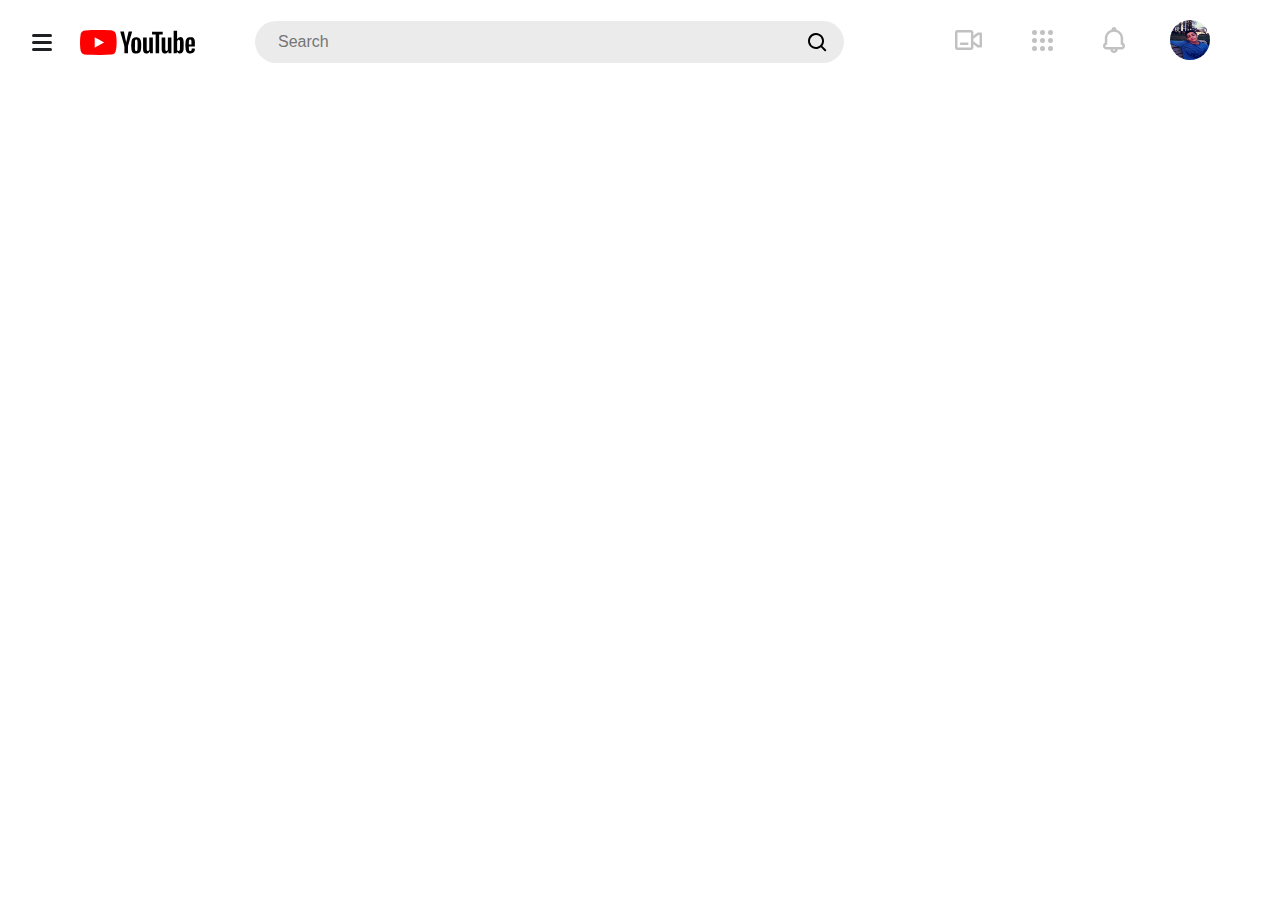
==== index.html @ 5daffb90 "Составлена структура проекта, сверстана шапка" ====
<!DOCTYPE html>
<html lang="en">
<head>
  <meta charset="UTF-8">
  <meta http-equiv="X-UA-Compatible" content="IE=edge">
  <meta name="viewport" content="width=device-width, initial-scale=1.0">
  <title>Youtube</title>
  <link rel="stylesheet" href="css/normalize.css">
  <link rel="stylesheet" href="css/style.css">
</head>
<body>
<header class="header">
<button class="menu-button">
<span class="menu-line"></span>
<span class="menu-line"></span>
<span class="menu-line"></span>
</button>
<img src="img/logo.svg" alt="Youtube logo" class="logo">
<div class="input-group">
  <input type="search" name="search" class="input-search" placeholder="Search">
  <button type="submit" class="button-search">
    <svg class="icon-search" width="19px" height="19px">
  <use xlink:href="img/icons.svg#search"></use>
</svg>
  </button>
</div>
<div class="icons">
<a href="#" class="icons-link">
  <svg class="icon-video" width="27px" height="20px">
  <use xlink:href="img/icons.svg#video"></use>
</svg>
</a>
<a href="#" class="icons-link">
  <svg class="icon-apps" width="21px" height="21px">
  <use xlink:href="img/icons.svg#apps"></use>
</svg>
</a>
<a href="#" class="icons-link">
  <svg class="icon-notification" width="22px" height="26px">
  <use xlink:href="img/icons.svg#notification"></use>
</svg>
</a>
</div>
<a class="user">
<img src="img/_sKxvLBa78M.jpg" alt="user-avatar" class="user-avatar">
</a>
<!--/.user-->
</header>
</body>
</html>
---- css/style.css ----
*{
  box-sizing:border-box;
}
body{
  font-family:Arial, Helvetica, sans-serif;
}
.header{
  display: flex;
  align-items: center;
  padding-top: 20px;
  padding-bottom: 20px;
  padding-left: 32px;
  padding-right: 70px;
}
.menu-button{
  padding: 0;
  display:flex;
  background-color: white;
  flex-direction: column;
  justify-content:space-between;
  width: 20px;
  height: 17px;
  border: none;
  margin-right: 28px;
  cursor: pointer;
}
.menu-line{
  display: block;
  background:#1F2022;
  width: 20px;
  height: 3px;
  border-radius: 20px;;
  }
  .logo{
    padding-right: 59px;
}
.input-group{
  background: #EBEBEB;
  border-radius: 22px;
  display: flex;
  justify-content: space-between ;
  align-items:center;
  padding-right: 17px;
  max-width: 830px;
  width: 50%;

}
.input-search{
  background-color:transparent;
  border:none;
  padding-top: 12px;
  padding-bottom: 12px;
  padding-left: 23px;
  padding-right: 23px;
}
.button-search{
  width: 19px;
  height: 19px;
  border: none;
  background-color:transparent;
  padding: 0;
  cursor:pointer ;
}
.icon-search{
  fill: #000;
}
.icons{
  display:flex;
  align-items: center;
  margin-left: auto;
}
.icons-link{
  text-decoration: none;
  opacity:0.24;
}
.icons-link:hover{
  opacity: 0.7;
}
.icons-link:not(:last-child){
  margin-right: 50px;
}
.user{
  margin-left: 45px;
}
.user-avatar{
  width: 40px;
  height: 40px;
  border-radius: 50%;
  cursor:pointer;
}
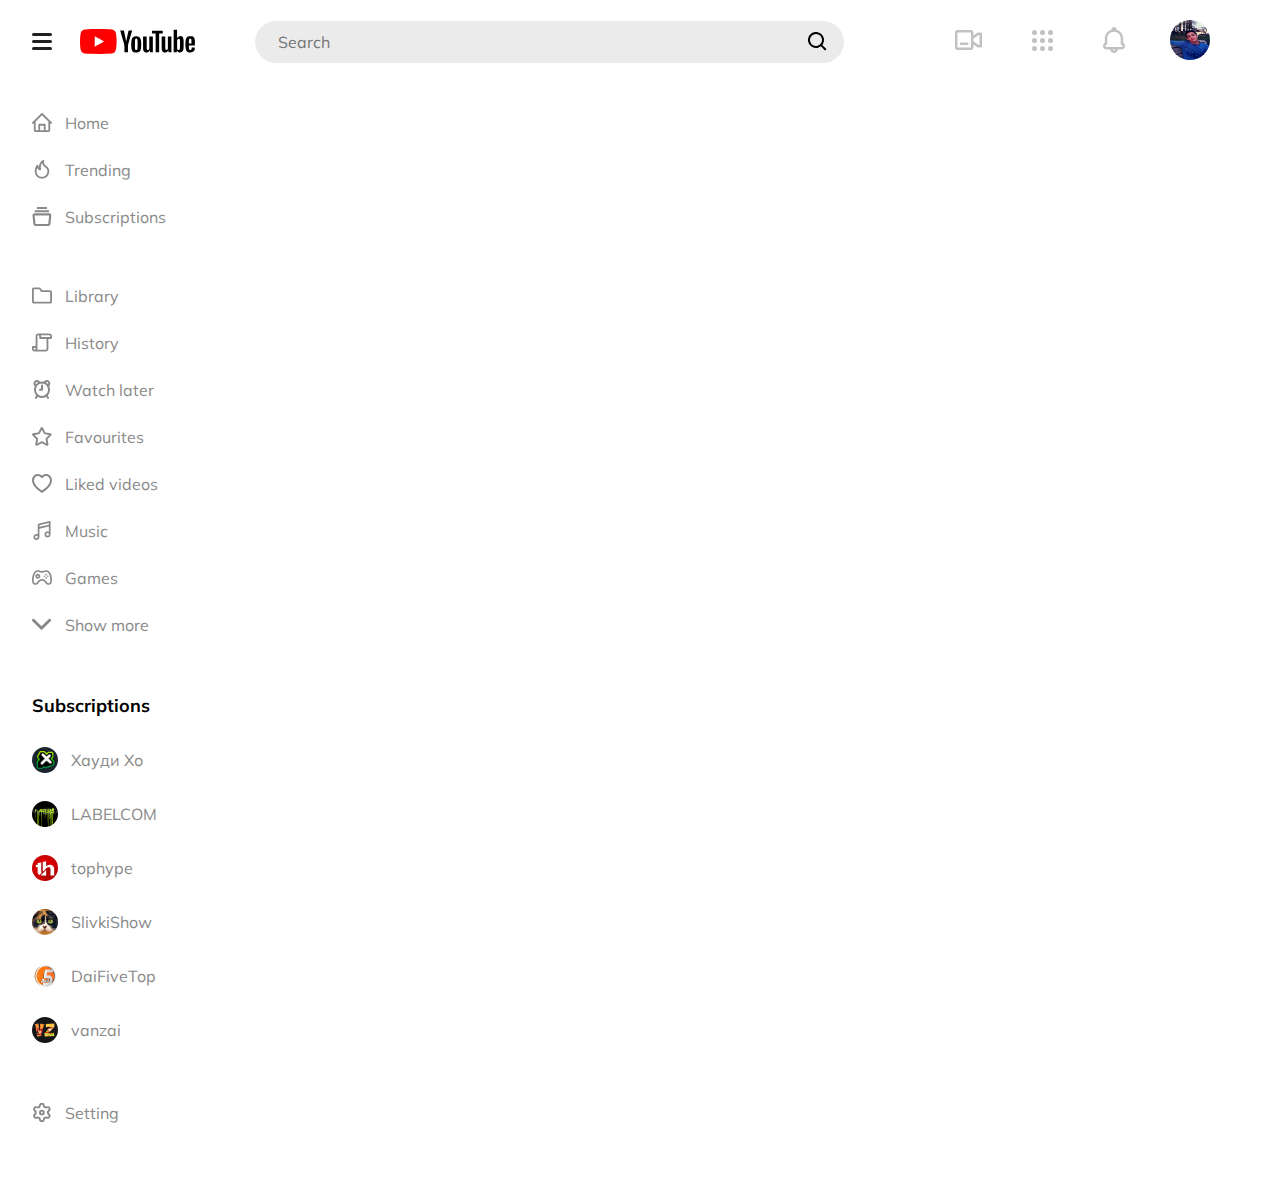
==== commit 58741431: "Добавил навигацию и подключил шрифты" ====
--- a/index.html
+++ b/index.html
@@ -1,50 +1,205 @@
 <!DOCTYPE html>
 <html lang="en">
-<head>
-  <meta charset="UTF-8">
-  <meta http-equiv="X-UA-Compatible" content="IE=edge">
-  <meta name="viewport" content="width=device-width, initial-scale=1.0">
-  <title>Youtube</title>
-  <link rel="stylesheet" href="css/normalize.css">
-  <link rel="stylesheet" href="css/style.css">
-</head>
-<body>
-<header class="header">
-<button class="menu-button">
-<span class="menu-line"></span>
-<span class="menu-line"></span>
-<span class="menu-line"></span>
-</button>
-<img src="img/logo.svg" alt="Youtube logo" class="logo">
-<div class="input-group">
-  <input type="search" name="search" class="input-search" placeholder="Search">
-  <button type="submit" class="button-search">
-    <svg class="icon-search" width="19px" height="19px">
-  <use xlink:href="img/icons.svg#search"></use>
-</svg>
-  </button>
-</div>
-<div class="icons">
-<a href="#" class="icons-link">
-  <svg class="icon-video" width="27px" height="20px">
-  <use xlink:href="img/icons.svg#video"></use>
-</svg>
-</a>
-<a href="#" class="icons-link">
-  <svg class="icon-apps" width="21px" height="21px">
-  <use xlink:href="img/icons.svg#apps"></use>
-</svg>
-</a>
-<a href="#" class="icons-link">
-  <svg class="icon-notification" width="22px" height="26px">
-  <use xlink:href="img/icons.svg#notification"></use>
-</svg>
-</a>
-</div>
-<a class="user">
-<img src="img/_sKxvLBa78M.jpg" alt="user-avatar" class="user-avatar">
-</a>
-<!--/.user-->
-</header>
-</body>
+  <head>
+    <meta charset="UTF-8">
+    <meta http-equiv="X-UA-Compatible" content="IE=edge">
+    <meta name="viewport" content="width=device-width, initial-scale=1.0">
+    <title>Youtube</title>
+    <link rel="preconnect" href="https://fonts.gstatic.com">
+<link href="https://fonts.googleapis.com/css2?family=Mulish:ital,wght@1,400;1,700&display=swap" rel="stylesheet">
+    <link rel="stylesheet" href="css/normalize.css">
+    <link rel="stylesheet" href="css/style.css">
+  </head>
+  <body>
+    <header class="header">
+      <button class="menu-button">
+        <span class="menu-line"></span>
+        <span class="menu-line"></span>
+        <span class="menu-line"></span>
+      </button>
+      <img src="img/logo.svg" alt="Youtube logo" class="logo">
+      <div class="input-group">
+        <input type="search" name="search" class="input-search"
+          placeholder="Search">
+        <button type="submit" class="button-search">
+          <svg class="icon-search" width="19px" height="19px">
+            <use xlink:href="img/icons.svg#search"></use>
+          </svg>
+        </button>
+      </div>
+      <div class="icons">
+        <a href="#" class="icons-link">
+          <svg class="icon-video" width="27px" height="20px">
+            <use xlink:href="img/icons.svg#video"></use>
+          </svg>
+        </a>
+        <a href="#" class="icons-link">
+          <svg class="icon-apps" width="21px" height="21px">
+            <use xlink:href="img/icons.svg#apps"></use>
+          </svg>
+        </a>
+        <a href="#" class="icons-link">
+          <svg class="icon-notification" width="22px" height="26px">
+            <use xlink:href="img/icons.svg#notification"></use>
+          </svg>
+        </a>
+      </div>
+      <a class="user">
+        <img src="img/_sKxvLBa78M.jpg" alt="user-avatar" class="user-avatar">
+      </a>
+      <!--/.user-->
+    </header>
+    <div class="container">
+      <aside class="sidebar">
+        <nav class="nav">
+          <ul class="nav-menu">
+            <li class="nav-item">
+              <a href="#" class="nav-link">
+                <svg class="icon icon-Home" width="20" height="19">
+                  <use xlink:href="img/icons.svg#Home"></use>
+                </svg>
+                <span class="nav-text">Home</span>
+              </a>
+            </li>
+            <li class="nav-item">
+              <a href="#" class="nav-link"><svg class="icon icon-Trending"
+                  width="20" height="19">
+                  <use xlink:href="img/icons.svg#Trending"></use>
+                </svg>
+                <span class="nav-text">Trending</span>
+              </a>
+            </li>
+            <li class="nav-item">
+              <a href="#" class="nav-link"><svg class="icon icon-Subscriptions"
+                  width="20" height="19">
+                  <use xlink:href="img/icons.svg#Subscriptions"></use>
+                </svg>
+                <span class="nav-text">Subscriptions</span>
+              </a>
+            </li>
+          </ul>
+
+          <ul class="nav-menu">
+            <li class="nav-item">
+              <a href="#" class="nav-link">
+                <svg class="icon icon-Library" width="20" height="19">
+                  <use xlink:href="img/icons.svg#Library"></use>
+                </svg>
+                <span class="nav-text">Library</span>
+              </a>
+            </li>
+            <li class="nav-item">
+              <a href="#" class="nav-link"><svg class="icon icon-History"
+                  width="20" height="19">
+                  <use xlink:href="img/icons.svg#History"></use>
+                </svg>
+                <span class="nav-text">History</span>
+              </a>
+            </li>
+            <li class="nav-item">
+              <a href="#" class="nav-link"><svg class="icon icon-Watch later"
+                  width="20" height="19">
+                  <use xlink:href="img/icons.svg#Watch later"></use>
+                </svg>
+                <span class="nav-text">Watch later</span>
+              </a>
+            </li>
+            <li class="nav-item">
+              <a href="#" class="nav-link">
+                <svg class="icon icon-Favourites" width="20" height="19">
+                  <use xlink:href="img/icons.svg#Favourites"></use>
+                </svg>
+                <span class="nav-text">Favourites</span>
+              </a>
+            </li>
+            <li class="nav-item">
+              <a href="#" class="nav-link">
+                <svg class="icon icon-Liked videos" width="20" height="19">
+                  <use xlink:href="img/icons.svg#Liked videos"></use>
+                </svg>
+                <span class="nav-text">Liked videos</span>
+              </a>
+            </li>
+            <li class="nav-item">
+              <a href="#" class="nav-link">
+                <svg class="icon icon-Music" width="20" height="19">
+                  <use xlink:href="img/icons.svg#Music"></use>
+                </svg>
+                <span class="nav-text">Music</span>
+              </a>
+            </li>
+            <li class="nav-item">
+              <a href="#" class="nav-link">
+                <svg class="icon icon-Games" width="20" height="19">
+                  <use xlink:href="img/icons.svg#Games"></use>
+                </svg>
+                <span class="nav-text">Games</span>
+              </a>
+            </li>
+            <li class="nav-item">
+              <a href="#" class="nav-link">
+                <svg class="icon icon-Show more" width="20" height="19">
+                  <use xlink:href="img/icons.svg#Show more"></use>
+                </svg>
+                <span class="nav-text">Show more</span>
+              </a>
+            </li>
+          </ul>
+          </nav>
+
+
+          <h2 class="nav-title">Subscriptions</h2>
+          <ul class="nav-menu">
+            <li class="nav-item">
+              <a href="#" class="nav-link">
+                <img src="img/Хауди Хо.jpg" alt="" class="nav-image">
+                <span class="nav-text">
+                  Хауди Хо
+            </span>
+            </a>
+          </li>
+            <li class="nav-item">
+              <a href="#" class="nav-link">
+                <img src="img/LABELCOM.jpg" alt="" class="nav-image">
+                <span class="nav-text">
+                  LABELCOM
+            </span>
+            </a>
+          </li>
+            <li class="nav-item">
+              <a href="#" class="nav-link"><img src="img/tophype.jpg" alt="" class="nav-image"><span class="nav-text">tophype
+            </span>
+            </a>
+          </li>
+            <li class="nav-item">
+              <a href="#" class="nav-link"><img src="img/SlivkiShow.jpg" alt="" class="nav-image"><span class="nav-text">SlivkiShow
+            </span>
+            </a>
+          </li>
+            <li class="nav-item">
+              <a href="#" class="nav-link"><img src="img/DaiFiveTop.jpg" alt="" class="nav-image"><span class="nav-text">DaiFiveTop
+            </span>
+            </a>
+          </li>
+            <li class="nav-item">
+              <a href="#" class="nav-link"><img src="img/vanzai.jpg" alt="" class="nav-image"><span class="nav-text">vanzai
+            </span>
+            </a>
+          </li>
+        </ul>
+
+        <ul class="nav-menu">
+            <li class="nav-item">
+              <a href="#" class="nav-link">
+                <svg class="icon icon-Setting" width="20" height="19">
+                  <use xlink:href="img/icons.svg#Setting"></use>
+                </svg>
+                <span class="nav-text">Setting</span>
+              </a>
+            </li>
+            </ul>
+        
+      </aside>
+    </div>
+  </body>
 </html>--- a/css/style.css
+++ b/css/style.css
@@ -2,7 +2,9 @@
   box-sizing:border-box;
 }
 body{
-  font-family:Arial, Helvetica, sans-serif;
+ font-family: 'Mulish', sans-serif;
+ font-size: 16px;
+ font-weight: 400;
 }
 .header{
   display: flex;
@@ -11,6 +13,7 @@
   padding-bottom: 20px;
   padding-left: 32px;
   padding-right: 70px;
+  margin-bottom: 30px;
 }
 .menu-button{
   padding: 0;
@@ -52,6 +55,7 @@
   padding-bottom: 12px;
   padding-left: 23px;
   padding-right: 23px;
+  width: 100%;
 }
 .button-search{
   width: 19px;
@@ -86,5 +90,47 @@
   width: 40px;
   height: 40px;
   border-radius: 50%;
-  cursor:pointer;
-}+  cursor: pointer;
+}
+.sidebar{
+  padding-left: 32px;
+}
+.nav-menu{
+  margin-top: 0px;
+  margin-bottom: 60px;
+  padding-left: 0px;
+  list-style-type: none;
+} 
+.nav-item{
+  margin-bottom: 28px;
+  color: #898989;
+}
+.nav-item .icon{
+  fill: #898989;
+}
+.nav-text{
+  margin-left: 13px;
+}
+.nav-link{
+  display: flex;
+  align-items: center;
+  color:#898989;
+  text-decoration: none;
+}
+.nav-image{
+  width: 26px;
+  height: 26px;
+  border-radius:50%;
+}
+.nav-title{
+font-weight: bold;
+font-size: 18px;
+line-height: 23px;
+margin-bottom: 30px;
+}
+.nav-link:hover{
+  color:#FF0000;
+}
+.nav-link:hover .icon{
+  fill:#FF0000;
+}
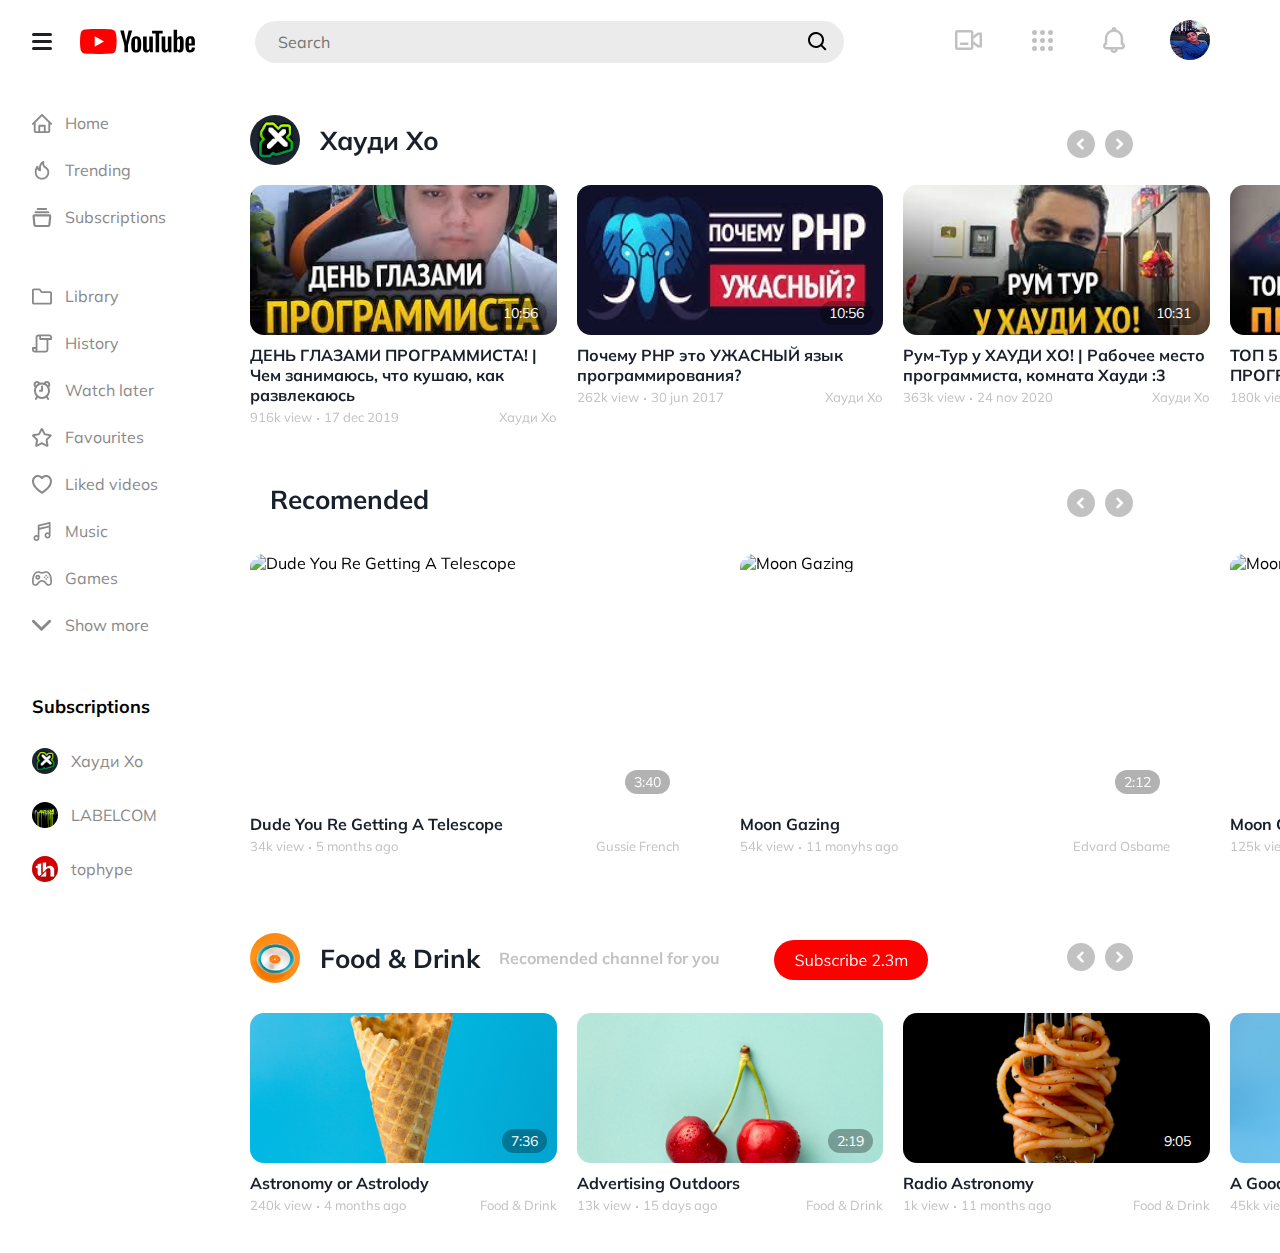
==== commit 4facda2c: "Сверстал основной контент и адаптировал" ====
--- a/index.html
+++ b/index.html
@@ -8,6 +8,7 @@
     <link rel="preconnect" href="https://fonts.gstatic.com">
 <link href="https://fonts.googleapis.com/css2?family=Mulish:ital,wght@1,400;1,700&display=swap" rel="stylesheet">
     <link rel="stylesheet" href="css/normalize.css">
+    <link rel="stylesheet" href="https://unpkg.com/swiper/swiper-bundle.min.css" />
     <link rel="stylesheet" href="css/style.css">
   </head>
   <body>
@@ -26,6 +27,11 @@
             <use xlink:href="img/icons.svg#search"></use>
           </svg>
         </button>
+      </div>
+      <div class="mobail-search">
+       <svg class="icon-search" width="19px" height="19px">
+            <use xlink:href="img/icons.svg#search"></use>
+          </svg> 
       </div>
       <div class="icons">
         <a href="#" class="icons-link">
@@ -49,6 +55,42 @@
       </a>
       <!--/.user-->
     </header>
+    <div class="mobail-sidebar">  
+            <ul class="nav-menu">
+            <li class="nav-item">
+              <a href="#" class="nav-link">
+                <svg class="icon icon-Home" width="20" height="19">
+                  <use xlink:href="img/icons.svg#Home"></use>
+                </svg>
+                <span class="nav-text">Home</span>
+              </a>
+            </li>
+            <li class="nav-item">
+              <a href="#" class="nav-link"><svg class="icon icon-Trending"
+                  width="20" height="19">
+                  <use xlink:href="img/icons.svg#Trending"></use>
+                </svg>
+                <span class="nav-text">Trending</span>
+              </a>
+            </li>
+            <li class="nav-item">
+              <a href="#" class="nav-link"><svg class="icon icon-Subscriptions"
+                  width="20" height="19">
+                  <use xlink:href="img/icons.svg#Subscriptions"></use>
+                </svg>
+                <span class="nav-text">Subscriptions</span>
+              </a>
+            </li>
+            <li class="nav-item">
+              <a href="#" class="nav-link">
+                <svg class="icon icon-Library" width="20" height="19">
+                  <use xlink:href="img/icons.svg#Library"></use>
+                </svg>
+                <span class="nav-text">Library</span>
+              </a>
+            </li>
+          </ul>
+    </div>
     <div class="container">
       <aside class="sidebar">
         <nav class="nav">
@@ -198,8 +240,370 @@
               </a>
             </li>
             </ul>
-        
       </aside>
+      <main class="content">
+      <div class="channel">
+        <a href="#" class="channel-title">
+         <img src="img/Хауди Хо.jpg" alt="Хауди Хо" class="channel-avatar">
+         <span class="channel-text">Хауди Хо</span>
+        </a>
+        <!-- Slider main container -->
+<div class="slider-buttons">
+  <div class="channel-button channel-button-prev ">
+    <svg class="icon icon-Left" width="28" height="28">
+    <use xlink:href="img/icons.svg#Left"></use>
+    </svg>
+  </div>
+  <div class=" channel-button channel-button-next">
+    <svg class="icon icon-Right" width="28" height="28">
+    <use xlink:href="img/icons.svg#Right"></use>
+    </svg>
+  </div>
+</div>
+  
+
+<div class="swiper-container channel-slider">
+  <!-- Additional required wrapper -->
+  <div class="swiper-wrapper">
+    <!-- Slides -->
+    <div class="swiper-slide">
+<div class="video-card">
+  <div class="video-thumb">
+    <img src="img/Хауди1.jpg" alt="День глазами программиста" class="thumbmail">
+    <span class="video-duration">10:56</span>
+  </div>
+  <!-- /.video-thumb -->
+  <h3 class="video-title">ДЕНЬ ГЛАЗАМИ ПРОГРАММИСТА! | Чем занимаюсь, что кушаю, как развлекаюсь</h3>
+  <div class="video-info">
+    <span class="video-counter">
+      <span class="video-views">916k view</span>
+      <span class="video-date">17 dec 2019 </span>
+    </span>
+    <span class="video-channel">Хауди Хо</span>
+  </div>
+  <!-- /.video-info -->
+</div>
+<!-- /.video-card -->
     </div>
+    <!--/.swiper-slide  -->
+    <div class="swiper-slide"><div class="video-card">
+  <div class="video-thumb">
+    <img src="img/Хауди6.jpg" alt="Почему PHP это УЖАСНЫЙ язык программирования?" class="thumbmail">
+    <span class="video-duration">10:56</span>
+  </div>
+  <!-- /.video-thumb -->
+  <h3 class="video-title">Почему PHP это УЖАСНЫЙ язык программирования?</h3>
+  <div class="video-info">
+    <span class="video-counter">
+      <span class="video-views">262k view</span>
+      <span class="video-date">30 jun 2017 </span>
+    </span>
+    <span class="video-channel">Хауди Хо</span>
+  </div>
+  <!-- /.video-info -->
+</div>
+<!-- /.video-card --></div>
+    <div class="swiper-slide"><div class="video-card">
+  <div class="video-thumb">
+    <img src="img/Хауди2.jpg" alt=" Рум-Тур у ХАУДИ ХО! | Рабочее место программиста, комната Хауди :3" class="thumbmail">
+    <span class="video-duration">10:31</span>
+  </div>
+  <!-- /.video-thumb -->
+  <h3 class="video-title"> Рум-Тур у ХАУДИ ХО! | Рабочее место программиста, комната Хауди :3</h3>
+  <div class="video-info">
+    <span class="video-counter">
+      <span class="video-views">363k view</span>
+      <span class="video-date">24 nov 2020 </span>
+    </span>
+    <span class="video-channel">Хауди Хо</span>
+  </div>
+  <!-- /.video-info -->
+</div>
+<!-- /.video-card --></div>
+    <div class="swiper-slide"><div class="video-card">
+  <div class="video-thumb">
+    <img src="img/Хауди3.jpg" alt="ТОП 5 книг для НОВИЧКОВ ПРОГРАММИСТОВ" class="thumbmail">
+    <span class="video-duration">6:19</span>
+  </div>
+  <!-- /.video-thumb -->
+  <h3 class="video-title">ТОП 5 книг для НОВИЧКОВ ПРОГРАММИСТОВ</h3>
+  <div class="video-info">
+    <span class="video-counter">
+      <span class="video-views">180k view</span>
+      <span class="video-date">21 aug 2018 </span>
+    </span>
+    <span class="video-channel">Хауди Хо</span>
+  </div>
+  <!-- /.video-info -->
+</div>
+<!-- /.video-card --></div>
+    <div class="swiper-slide"><div class="video-card">
+  <div class="video-thumb">
+    <img src="img/Хауди4.jpg" alt="СКОЛЬКО ПЛАТИТ ЮТУБ ЗА 1 МИЛЛИОН ПРОСМОТРОВ В 2019?" class="thumbmail">
+    <span class="video-duration">8:44</span>
+  </div>
+  <!-- /.video-thumb -->
+  <h3 class="video-title">СКОЛЬКО ПЛАТИТ ЮТУБ ЗА 1 МИЛЛИОН ПРОСМОТРОВ В 2019?</h3>
+  <div class="video-info">
+    <span class="video-counter">
+      <span class="video-views">1,86m view</span>
+      <span class="video-date">1 aug 2019 </span>
+    </span>
+    <span class="video-channel">Хауди Хо</span>
+  </div>
+  <!-- /.video-info -->
+</div>
+<!-- /.video-card --></div>
+    <div class="swiper-slide"><div class="video-card">
+  <div class="video-thumb">
+    <img src="img/Хауди5.jpg" alt="10 ЛЕТ УЧУ ПРОГРАММИРОВАНИЕ | Чего я достиг?" class="thumbmail">
+    <span class="video-duration">13:04</span>
+  </div>
+  <!-- /.video-thumb -->
+  <h3 class="video-title">10 ЛЕТ УЧУ ПРОГРАММИРОВАНИЕ | Чего я достиг?</h3>
+  <div class="video-info">
+    <span class="video-counter">
+      <span class="video-views">380k view</span>
+      <span class="video-date">23 jun 2019 </span>
+    </span>
+    <span class="video-channel">Хауди Хо</span>
+  </div>
+  <!-- /.video-info -->
+</div>
+<!-- /.video-card --></div>
+  </div>
+  <!-- If we need navigation buttons -->
+</div>
+<!-- .swiper-container -->
+      </div>
+      <div class="channel">
+        <a href="#" class="channel-title-2">
+         <span class="channel-text-2">Recomended</span>
+        </a>
+        <!-- Slider main container -->
+<div class="slider-buttons">
+  <div class="channel-button channel-button-prev-2 ">
+    <svg class="icon icon-Left" width="28" height="28">
+    <use xlink:href="img/icons.svg#Left"></use>
+    </svg>
+  </div>
+  <div class=" channel-button channel-button-next-2">
+    <svg class="icon icon-Right" width="28" height="28">
+    <use xlink:href="img/icons.svg#Right"></use>
+    </svg>
+  </div>
+</div>
+  
+
+<div class="swiper-container channel-slider-2">
+  <!-- Additional required wrapper -->
+  <div class="swiper-wrapper">
+    <!-- Slides -->
+    <div class="swiper-slide">
+<div class="video-card-2">
+  <div class="video-thumb-2">
+    <img src="img/r1.png" alt="Dude You Re Getting A Telescope" class="thumbmail-2">
+    <span class="video-duration">3:40</span>
+  </div>
+  <!-- /.video-thumb -->
+  <h3 class="video-title">Dude You Re Getting A Telescope</h3>
+  <div class="video-info">
+    <span class="video-counter">
+      <span class="video-views">34k view</span>
+      <span class="video-date">5 months ago </span>
+    </span>
+    <span class="video-channel-2">Gussie French</span>
+  </div>
+  <!-- /.video-info -->
+</div>
+<!-- /.video-card -->
+    </div>
+    <!--/.swiper-slide  -->
+    <div class="swiper-slide"><div class="video-card-2">
+  <div class="video-thumb-2">
+    <img src="img/r2.png" alt="Moon Gazing" class="thumbmail-2">
+    <span class="video-duration">2:12</span>
+  </div>
+  <!-- /.video-thumb -->
+  <h3 class="video-title">Moon Gazing</h3>
+  <div class="video-info">
+    <span class="video-counter">
+      <span class="video-views">54k view</span>
+      <span class="video-date">11 monyhs ago </span>
+    </span>
+    <span class="video-channel">Edvard Osbame</span>
+  </div>
+  <!-- /.video-info -->
+</div>
+<!-- /.video-card --></div>
+    <div class="swiper-slide"><div class="video-card-2">
+  <div class="video-thumb-2">
+    <img src="img/r3.png" alt="Moon Gazing" class="thumbmail-2">
+    <span class="video-duration">10:31</span>
+  </div>
+  <!-- /.video-thumb -->
+  <h3 class="video-title">Moon Gazing</h3>
+  <div class="video-info">
+    <span class="video-counter">
+      <span class="video-views">125k view</span>
+      <span class="video-date">4 months ago </span>
+    </span>
+    <span class="video-channel">Dolie Blain</span>
+  </div>
+  <!-- /.video-info -->
+</div>
+<!-- /.video-card --></div>
+  </div>
+  <!-- If we need navigation buttons -->
+</div>
+<!-- .swiper-container -->
+      </div>
+      <div class="channel">
+        <div class="channel-header"></div>
+        <a href="#" class="channel-title-3">
+         <img src="img/Food.png" alt="Food & Drink" width="50" height="50"class="channel-avatar">
+         <span class="channel-text">Food & Drink</span>
+           <span class="recomend">Recomended channel for you</span>
+           <div class="Subscribes">
+             <span class="Subscribe">
+         <svg class="icon icon-Subscribe" width="154" height="40">
+    <use xlink:href="img/icons.svg#Subscribe"></use>
+    </svg> 
+        </span>
+           </div>
+        </a>
+        <!-- Slider main container -->
+<div class="slider-buttons-3">
+  <div class="channel-button channel-button-prev-3 ">
+    <svg class="icon icon-Left" width="28" height="28">
+    <use xlink:href="img/icons.svg#Left"></use>
+    </svg>
+  </div>
+  <div class="channel-button channel-button-next-3 ">
+    <svg class="icon icon-Right" width="28" height="28">
+    <use xlink:href="img/icons.svg#Right"></use>
+    </svg>
+    </div>
+  </div>
+
+<div class="swiper-container channel-slider-3">
+  <!-- Additional required wrapper -->
+  <div class="swiper-wrapper">
+    <!-- Slides -->
+    <div class="swiper-slide">
+<div class="video-card-3">
+  <div class="video-thumb-3">
+    <img src="img/1.png" alt="Astronomy or Astrolody" class="thumbmail">
+    <span class="video-duration">7:36</span>
+  </div>
+  <!-- /.video-thumb -->
+  <h3 class="video-title">Astronomy or Astrolody</h3>
+  <div class="video-info">
+    <span class="video-counter">
+      <span class="video-views">240k view</span>
+      <span class="video-date">4 months ago </span>
+    </span>
+    <span class="video-channel">Food & Drink</span>
+  </div>
+  <!-- /.video-info -->
+</div>
+<!-- /.video-card -->
+    </div>
+    <!--/.swiper-slide  -->
+    <div class="swiper-slide"><div class="video-card-3">
+  <div class="video-thumb-3">
+    <img src="img/2.png" alt="Advertising Outdoors" class="thumbmail">
+    <span class="video-duration">2:19</span>
+  </div>
+  <!-- /.video-thumb -->
+  <h3 class="video-title">Advertising Outdoors</h3>
+  <div class="video-info">
+    <span class="video-counter">
+      <span class="video-views">13k view</span>
+      <span class="video-date">15 days ago</span>
+    </span>
+    <span class="video-channel">Food & Drink</span>
+  </div>
+  <!-- /.video-info -->
+</div>
+<!-- /.video-card --></div>
+    <div class="swiper-slide"><div class="video-card-3">
+  <div class="video-thumb-3">
+    <img src="img/3.png" alt=" Radio Astronomy" class="thumbmail">
+    <span class="video-duration">9:05</span>
+  </div>
+  <!-- /.video-thumb -->
+  <h3 class="video-title"> Radio Astronomy</h3>
+  <div class="video-info">
+    <span class="video-counter">
+      <span class="video-views">1k view</span>
+      <span class="video-date">11 months ago </span>
+    </span>
+    <span class="video-channel">Food & Drink</span>
+  </div>
+  <!-- /.video-info -->
+</div>
+<!-- /.video-card --></div>
+    <div class="swiper-slide"><div class="video-card-3">
+  <div class="video-thumb-3">
+    <img src="img/4.png" alt="A Good Autoresponder" class="thumbmail">
+    <span class="video-duration">3:40</span>
+  </div>
+  <!-- /.video-thumb -->
+  <h3 class="video-title">A Good Autoresponder</h3>
+  <div class="video-info">
+    <span class="video-counter">
+      <span class="video-views">45kk view</span>
+      <span class="video-date">2 months ago </span>
+    </span>
+    <span class="video-channel">Food & Drink</span>
+  </div>
+  <!-- /.video-info -->
+</div>
+<!-- /.video-card --></div>
+    <div class="swiper-slide"><div class="video-card-3">
+  <div class="video-thumb-3">
+    <img src="img/5.png" alt="Baby Monitor Technology" class="thumbmail">
+    <span class="video-duration">1:56</span>
+  </div>
+  <!-- /.video-thumb -->
+  <h3 class="video-title">Baby Monitor Technology</h3>
+  <div class="video-info">
+    <span class="video-counter">
+      <span class="video-views">86k view</span>
+      <span class="video-date">7 days ago </span>
+    </span>
+    <span class="video-channel">Food & Drink</span>
+  </div>
+  <!-- /.video-info -->
+</div>
+<!-- /.video-card --></div>
+    <div class="swiper-slide"><div class="video-card-3">
+  <div class="video-thumb-3">
+    <img src="img/6.png" alt="Asteroids" class="thumbmail">
+    <span class="video-duration">4:15</span>
+  </div>
+  <!-- /.video-thumb -->
+  <h3 class="video-title">Asteroids</h3>
+  <div class="video-info">
+    <span class="video-counter">
+      <span class="video-views">123k view</span>
+      <span class="video-date">4 months ago</span>
+    </span>
+    <span class="video-channel">Food & Drink</span>
+  </div>
+  <!-- /.video-info -->
+</div>
+<!-- /.video-card --></div>
+  </div>
+  <!-- If we need navigation buttons -->
+</div>
+<!-- .swiper-container -->
+      </div>
+      <!-- /.channel -->
+      </main>
+    </div>
+    <script src="https://unpkg.com/swiper/swiper-bundle.min.js"></script>
+    <script src="js/main.js"></script>
   </body>
 </html>--- a/css/style.css
+++ b/css/style.css
@@ -14,6 +14,12 @@
   padding-left: 32px;
   padding-right: 70px;
   margin-bottom: 30px;
+  position: fixed;
+  top: 0;
+  left: 0;
+  width: 100%;
+  z-index: 99;
+  background-color: #fff;
 }
 .menu-button{
   padding: 0;
@@ -46,6 +52,7 @@
   padding-right: 17px;
   max-width: 830px;
   width: 50%;
+  margin-right: 40px;
 
 }
 .input-search{
@@ -56,6 +63,7 @@
   padding-left: 23px;
   padding-right: 23px;
   width: 100%;
+  outline: none;
 }
 .button-search{
   width: 19px;
@@ -64,6 +72,7 @@
   background-color:transparent;
   padding: 0;
   cursor:pointer ;
+  outline: none;
 }
 .icon-search{
   fill: #000;
@@ -93,7 +102,22 @@
   cursor: pointer;
 }
 .sidebar{
-  padding-left: 32px;
+padding-left: 32px;
+	position: fixed;
+	left: 0;
+	top: 114px;
+	height: calc(100% - 114px);
+	overflow-y: auto;
+	width: 200px;
+	background-color: #fff;
+}
+.content{
+  width: 100%;
+  height: 400px;
+  margin-top: 85px;
+  padding-left: 250px;
+  padding-top: 30px;
+  padding-right: 70px;
 }
 .nav-menu{
   margin-top: 0px;
@@ -134,3 +158,295 @@
 .nav-link:hover .icon{
   fill:#FF0000;
 }
+.channel-avatar{
+  width: 50px;
+  height: 50px;
+  border-radius: 50%;
+}
+.channel{
+  position: relative;
+  margin-bottom:  49px;
+}
+.channel-title{
+  display: flex;
+  align-items:center;
+  text-decoration: none;
+  color:#19202c;
+  font-weight: Bold;
+  font-size:  26px;
+  line-height: 33px; 
+  margin-bottom: 20px;
+}
+.channel-title-2{
+  display: flex;
+  align-items:center;
+  text-decoration: none;
+  color:#19202c;
+  font-weight: Bold;
+  font-size:  26px;
+  line-height: 33px; 
+  height: 50px;
+}
+.channel-title-3{
+  display: flex;
+  align-items:center;
+  text-decoration: none;
+  color:#19202c;
+  font-weight: Bold;
+  font-size:  26px;
+  line-height: 33px; 
+  margin-bottom: 30px;
+}
+.recomend{
+  padding-left: 19px;
+  font-size: 16px;
+line-height: 20px;
+color: #C2C2C2;
+vertical-align: bottom;
+}
+.Subscribes{
+ position: absolute;
+ right: 242px;
+ height:40px;
+ top: 40px;
+cursor: pointer;
+display: flex;
+align-items: center;
+justify-content: space-between ;
+outline: none;
+padding-right: 40px;
+margin-bottom: 30px;
+}
+.channel-text{
+margin-left: 20px;
+}
+.channel-text-2{
+margin-left: 20px;
+}
+.channel-header{
+  display: flex;
+  align-items:center;
+  justify-content:space-between;
+}
+.video-card-2{
+  top: 560px;
+  left: 255px;
+  padding-right: 40px;
+  padding-top: 30px;
+}
+.video-card-3{
+  bottom: 64px;
+  height: 200px;
+}
+.video-thumb{
+  width: 100%;
+  height: 150px;
+overflow: hidden;
+border-radius: 14px;
+position: relative;
+}
+.video-thumb-2{
+  width: 100%;
+  height: 250px;
+overflow: hidden;
+border-radius: 14px;
+position: relative;
+}
+.video-thumb-3{
+   width: 100%;;
+  height: 150px;
+overflow: hidden;
+border-radius: 14px;
+position: relative;
+}
+.thumbmail{
+  width: 100%;
+  height: 150px;
+  object-fit: cover;
+}
+.thumbmail-2{
+  width: 100%;
+  height: 250px;
+  object-fit: cover;
+}
+.video-duration{
+  position: absolute;
+  bottom: 10px;
+  right: 10px;
+  background: rgb(0,0,0,0.3);
+mix-blend-mode: normal;
+border-radius: 12px;
+font-size: 14px;
+line-height: 18px;
+color:#fff;
+padding: 3px 9px;
+}
+.video-title{
+font-weight: bold;
+font-size: 16px;
+line-height: 20px;
+color: #19202C;
+margin-top: 10px;
+margin-bottom: 4px;
+}
+.video-info{
+  display: flex;
+  align-items:center;
+  justify-content:space-between;
+  font-size: 13px;
+line-height: 16px;
+color: #C2C2C2;
+}
+.video-counter{
+  display: flex;
+}
+.video-views{
+  margin-right: 5px;
+}
+.video-views:after{
+  content: '';
+  width: 2px;
+  height: 2px;
+  background-color: #C2C2C2;
+  display: inline-block;
+  vertical-align: middle;
+  margin-left: 5px;
+}
+.video-channel-2{
+  padding-right: 0px;
+}
+.channel-button{
+  cursor: pointer;
+}
+.slider-buttons{
+position: absolute;
+right: 8%;
+top: 15px;
+cursor: pointer;
+display: flex;
+align-items: center;
+justify-content: space-between;
+width: 66px;
+outline: none;
+}
+.channel-slider-3{
+  padding-bottom: 40px;
+}
+.channel-header{
+  display: flex;
+  align-items:center;
+  margin-bottom: 30px;
+  padding-right: 1%;
+}
+.slider-buttons-3{
+position: absolute;
+right: 8%;
+top: 40px;
+cursor: pointer;
+display: flex;
+align-items: center;
+justify-content: space-between ;
+width: 66px;
+outline: none;
+}
+.mobail-sidebar .nav-menu{
+  display: none;
+}
+.mobail-search{
+  display: none;
+}
+@media(max-width:1250px){
+  .Subscribes{
+    display: none;
+  }
+}
+@media(max-width:915px){
+  .recomend{
+    display: none;
+  }
+}
+@media(max-width:860px){
+  .icons{
+    display: none;
+  }
+  .user{
+    margin-left: 20px;
+  }
+}
+@media(max-width:640px){
+  .swiper-wrapper{
+    display: flex;
+    flex-direction: column;
+  }
+  .slider-buttons, .slider-buttons-3{
+    display: none;
+  }
+  .swiper-slide{
+    margin-bottom: 40px;
+  }
+  .video-thumb ,.video-thumb-2, .video-thumb-3{
+   height: 300px;
+  }
+  .thumbmail,.thumbmail-2{
+    height: 300px;
+
+  }
+  .mobail-search{
+    display: block;
+    margin-left: auto;
+  }
+  .user{
+		margin-left: 20px;
+	}
+	.input-group{
+		position: fixed;
+		top: -100px;
+		left: 0;
+		opacity: 0;
+		width: 68%;
+		margin-left: 25px;
+		transition: top 0.2s;
+	}
+	.input-group.is-open{
+		opacity: 1;
+		top: 18px;
+	}
+	.menu-button{
+		display: none;
+	}
+	.sidebar{
+		display: none;
+	}
+	.content{
+		padding-left: 32px;
+	}
+.mobail-sidebar{
+		position: fixed;
+		z-index: 99;
+		bottom: 0;
+		left: 0;
+		width: 100%;
+		display: block;
+		background: #fff;
+	}
+	.mobail-sidebar.nav-link{
+		display: flex;
+		flex-direction: column;
+	}
+	.mobail-sidebar .nav-menu{
+		display: flex;
+		align-items: center;
+		justify-content: space-around;
+		margin-bottom: 0;
+		padding: 13px 0 11px;
+		border-top: 1px solid #f1f1f1;
+	}
+	.nav-text{
+		margin-left:0;
+		font-size: 10px;
+		line-height: 13px;
+	}
+	.nav-item{
+		margin-bottom: 0;
+  }
+}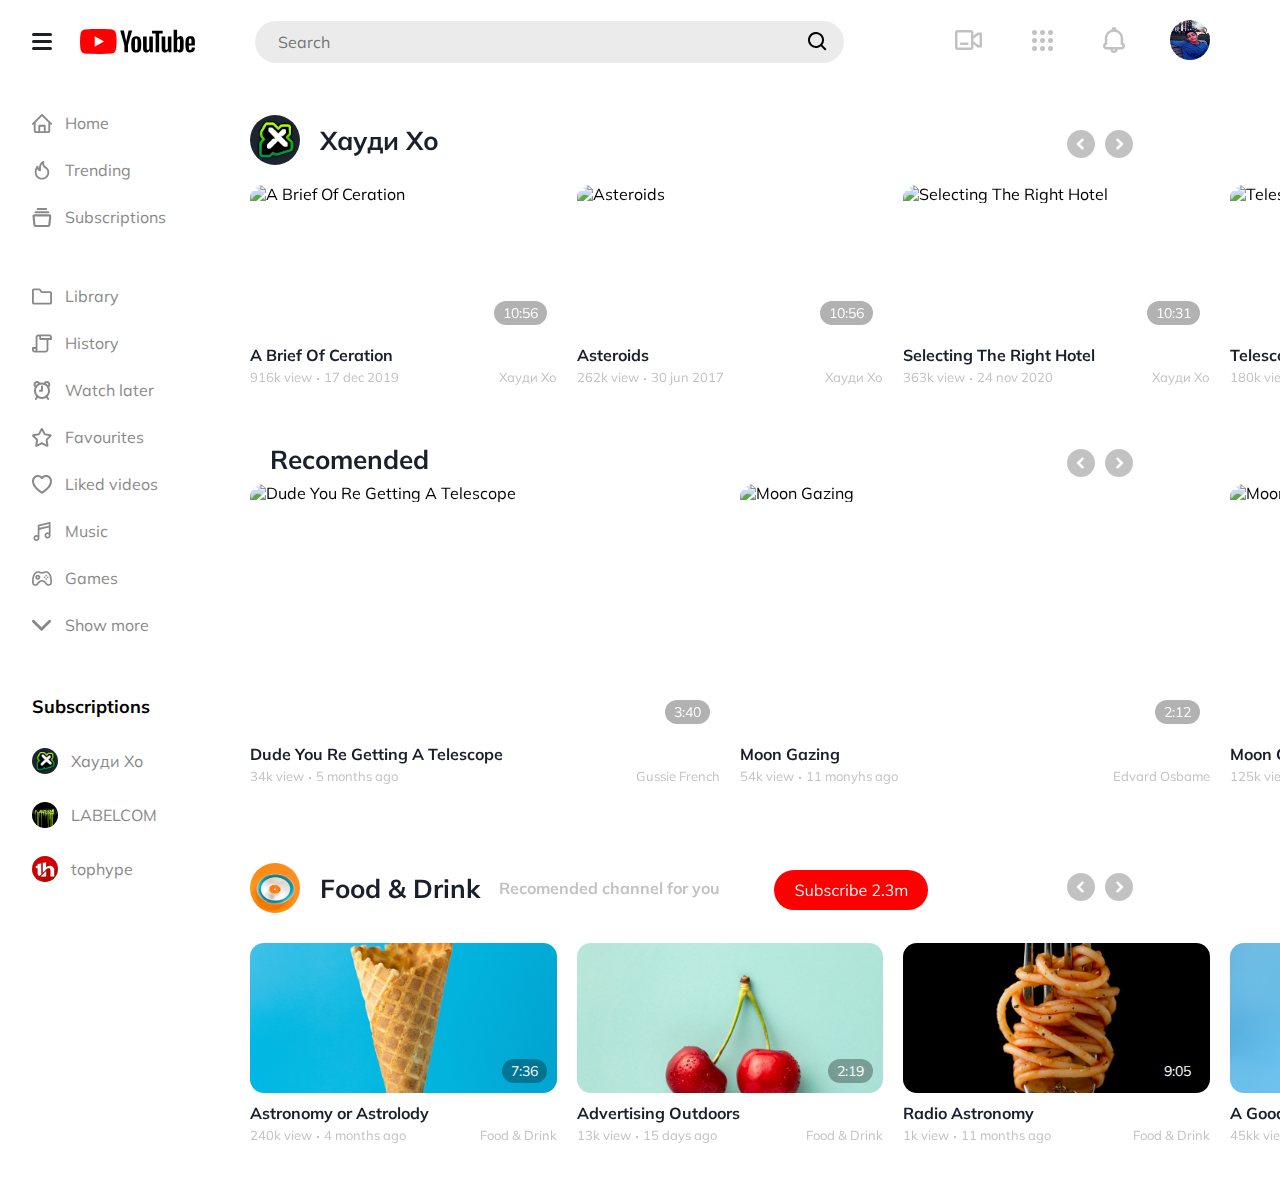
==== commit 071c69cc: "Изменил картинки первого слайда" ====
--- a/index.html
+++ b/index.html
@@ -269,11 +269,11 @@
     <div class="swiper-slide">
 <div class="video-card">
   <div class="video-thumb">
-    <img src="img/Хауди1.jpg" alt="День глазами программиста" class="thumbmail">
+    <img src="img/s1.png" alt="A Brief Of Ceration" class="thumbmail">
     <span class="video-duration">10:56</span>
   </div>
   <!-- /.video-thumb -->
-  <h3 class="video-title">ДЕНЬ ГЛАЗАМИ ПРОГРАММИСТА! | Чем занимаюсь, что кушаю, как развлекаюсь</h3>
+  <h3 class="video-title">A Brief Of Ceration</h3>
   <div class="video-info">
     <span class="video-counter">
       <span class="video-views">916k view</span>
@@ -288,11 +288,11 @@
     <!--/.swiper-slide  -->
     <div class="swiper-slide"><div class="video-card">
   <div class="video-thumb">
-    <img src="img/Хауди6.jpg" alt="Почему PHP это УЖАСНЫЙ язык программирования?" class="thumbmail">
+    <img src="img/s6.png" alt="Asteroids" class="thumbmail">
     <span class="video-duration">10:56</span>
   </div>
   <!-- /.video-thumb -->
-  <h3 class="video-title">Почему PHP это УЖАСНЫЙ язык программирования?</h3>
+  <h3 class="video-title">Asteroids</h3>
   <div class="video-info">
     <span class="video-counter">
       <span class="video-views">262k view</span>
@@ -305,11 +305,11 @@
 <!-- /.video-card --></div>
     <div class="swiper-slide"><div class="video-card">
   <div class="video-thumb">
-    <img src="img/Хауди2.jpg" alt=" Рум-Тур у ХАУДИ ХО! | Рабочее место программиста, комната Хауди :3" class="thumbmail">
+    <img src="img/s2.png" alt="Selecting The Right Hotel" class="thumbmail">
     <span class="video-duration">10:31</span>
   </div>
   <!-- /.video-thumb -->
-  <h3 class="video-title"> Рум-Тур у ХАУДИ ХО! | Рабочее место программиста, комната Хауди :3</h3>
+  <h3 class="video-title">Selecting The Right Hotel</h3>
   <div class="video-info">
     <span class="video-counter">
       <span class="video-views">363k view</span>
@@ -322,11 +322,11 @@
 <!-- /.video-card --></div>
     <div class="swiper-slide"><div class="video-card">
   <div class="video-thumb">
-    <img src="img/Хауди3.jpg" alt="ТОП 5 книг для НОВИЧКОВ ПРОГРАММИСТОВ" class="thumbmail">
+    <img src="img/s3.png" alt="Telescopes 101" class="thumbmail">
     <span class="video-duration">6:19</span>
   </div>
   <!-- /.video-thumb -->
-  <h3 class="video-title">ТОП 5 книг для НОВИЧКОВ ПРОГРАММИСТОВ</h3>
+  <h3 class="video-title">Telescopes 101</h3>
   <div class="video-info">
     <span class="video-counter">
       <span class="video-views">180k view</span>
@@ -339,11 +339,11 @@
 <!-- /.video-card --></div>
     <div class="swiper-slide"><div class="video-card">
   <div class="video-thumb">
-    <img src="img/Хауди4.jpg" alt="СКОЛЬКО ПЛАТИТ ЮТУБ ЗА 1 МИЛЛИОН ПРОСМОТРОВ В 2019?" class="thumbmail">
+    <img src="img/s4.png" alt="Medical Care Is Just" class="thumbmail">
     <span class="video-duration">8:44</span>
   </div>
   <!-- /.video-thumb -->
-  <h3 class="video-title">СКОЛЬКО ПЛАТИТ ЮТУБ ЗА 1 МИЛЛИОН ПРОСМОТРОВ В 2019?</h3>
+  <h3 class="video-title">Medical Care Is Just</h3>
   <div class="video-info">
     <span class="video-counter">
       <span class="video-views">1,86m view</span>
@@ -356,11 +356,11 @@
 <!-- /.video-card --></div>
     <div class="swiper-slide"><div class="video-card">
   <div class="video-thumb">
-    <img src="img/Хауди5.jpg" alt="10 ЛЕТ УЧУ ПРОГРАММИРОВАНИЕ | Чего я достиг?" class="thumbmail">
+    <img src="img/s5.png" alt="Moon Gazing" class="thumbmail">
     <span class="video-duration">13:04</span>
   </div>
   <!-- /.video-thumb -->
-  <h3 class="video-title">10 ЛЕТ УЧУ ПРОГРАММИРОВАНИЕ | Чего я достиг?</h3>
+  <h3 class="video-title">Moon Gazing</h3>
   <div class="video-info">
     <span class="video-counter">
       <span class="video-views">380k view</span>
@@ -400,7 +400,7 @@
   <div class="swiper-wrapper">
     <!-- Slides -->
     <div class="swiper-slide">
-<div class="video-card-2">
+<div class="video-card">
   <div class="video-thumb-2">
     <img src="img/r1.png" alt="Dude You Re Getting A Telescope" class="thumbmail-2">
     <span class="video-duration">3:40</span>
@@ -419,7 +419,7 @@
 <!-- /.video-card -->
     </div>
     <!--/.swiper-slide  -->
-    <div class="swiper-slide"><div class="video-card-2">
+    <div class="swiper-slide"><div class="video-card">
   <div class="video-thumb-2">
     <img src="img/r2.png" alt="Moon Gazing" class="thumbmail-2">
     <span class="video-duration">2:12</span>
@@ -436,7 +436,7 @@
   <!-- /.video-info -->
 </div>
 <!-- /.video-card --></div>
-    <div class="swiper-slide"><div class="video-card-2">
+    <div class="swiper-slide"><div class="video-card">
   <div class="video-thumb-2">
     <img src="img/r3.png" alt="Moon Gazing" class="thumbmail-2">
     <span class="video-duration">10:31</span>
@@ -491,7 +491,7 @@
   <div class="swiper-wrapper">
     <!-- Slides -->
     <div class="swiper-slide">
-<div class="video-card-3">
+<div class="video-card">
   <div class="video-thumb-3">
     <img src="img/1.png" alt="Astronomy or Astrolody" class="thumbmail">
     <span class="video-duration">7:36</span>
@@ -510,7 +510,7 @@
 <!-- /.video-card -->
     </div>
     <!--/.swiper-slide  -->
-    <div class="swiper-slide"><div class="video-card-3">
+    <div class="swiper-slide"><div class="video-card">
   <div class="video-thumb-3">
     <img src="img/2.png" alt="Advertising Outdoors" class="thumbmail">
     <span class="video-duration">2:19</span>
@@ -527,7 +527,7 @@
   <!-- /.video-info -->
 </div>
 <!-- /.video-card --></div>
-    <div class="swiper-slide"><div class="video-card-3">
+    <div class="swiper-slide"><div class="video-card">
   <div class="video-thumb-3">
     <img src="img/3.png" alt=" Radio Astronomy" class="thumbmail">
     <span class="video-duration">9:05</span>
@@ -544,7 +544,7 @@
   <!-- /.video-info -->
 </div>
 <!-- /.video-card --></div>
-    <div class="swiper-slide"><div class="video-card-3">
+    <div class="swiper-slide"><div class="video-card">
   <div class="video-thumb-3">
     <img src="img/4.png" alt="A Good Autoresponder" class="thumbmail">
     <span class="video-duration">3:40</span>
@@ -561,7 +561,7 @@
   <!-- /.video-info -->
 </div>
 <!-- /.video-card --></div>
-    <div class="swiper-slide"><div class="video-card-3">
+    <div class="swiper-slide"><div class="video-card">
   <div class="video-thumb-3">
     <img src="img/5.png" alt="Baby Monitor Technology" class="thumbmail">
     <span class="video-duration">1:56</span>
@@ -578,7 +578,7 @@
   <!-- /.video-info -->
 </div>
 <!-- /.video-card --></div>
-    <div class="swiper-slide"><div class="video-card-3">
+    <div class="swiper-slide"><div class="video-card">
   <div class="video-thumb-3">
     <img src="img/6.png" alt="Asteroids" class="thumbmail">
     <span class="video-duration">4:15</span>
--- a/css/style.css
+++ b/css/style.css
@@ -1,12 +1,12 @@
-*{
-  box-sizing:border-box;
-}
-body{
- font-family: 'Mulish', sans-serif;
- font-size: 16px;
- font-weight: 400;
-}
-.header{
+* {
+  box-sizing: border-box;
+}
+body {
+  font-family: "Mulish", sans-serif;
+  font-size: 16px;
+  font-weight: 400;
+}
+.header {
   display: flex;
   align-items: center;
   padding-top: 20px;
@@ -21,43 +21,42 @@
   z-index: 99;
   background-color: #fff;
 }
-.menu-button{
+.menu-button {
   padding: 0;
-  display:flex;
+  display: flex;
   background-color: white;
   flex-direction: column;
-  justify-content:space-between;
+  justify-content: space-between;
   width: 20px;
   height: 17px;
   border: none;
   margin-right: 28px;
   cursor: pointer;
 }
-.menu-line{
+.menu-line {
   display: block;
-  background:#1F2022;
+  background: #1f2022;
   width: 20px;
   height: 3px;
-  border-radius: 20px;;
-  }
-  .logo{
-    padding-right: 59px;
-}
-.input-group{
-  background: #EBEBEB;
+  border-radius: 20px;
+}
+.logo {
+  padding-right: 59px;
+}
+.input-group {
+  background: #ebebeb;
   border-radius: 22px;
   display: flex;
-  justify-content: space-between ;
-  align-items:center;
+  justify-content: space-between;
+  align-items: center;
   padding-right: 17px;
   max-width: 830px;
   width: 50%;
   margin-right: 40px;
-
-}
-.input-search{
-  background-color:transparent;
-  border:none;
+}
+.input-search {
+  background-color: transparent;
+  border: none;
   padding-top: 12px;
   padding-bottom: 12px;
   padding-left: 23px;
@@ -65,53 +64,53 @@
   width: 100%;
   outline: none;
 }
-.button-search{
+.button-search {
   width: 19px;
   height: 19px;
   border: none;
-  background-color:transparent;
+  background-color: transparent;
   padding: 0;
-  cursor:pointer ;
+  cursor: pointer;
   outline: none;
 }
-.icon-search{
+.icon-search {
   fill: #000;
 }
-.icons{
-  display:flex;
+.icons {
+  display: flex;
   align-items: center;
   margin-left: auto;
 }
-.icons-link{
+.icons-link {
   text-decoration: none;
-  opacity:0.24;
-}
-.icons-link:hover{
+  opacity: 0.24;
+}
+.icons-link:hover {
   opacity: 0.7;
 }
-.icons-link:not(:last-child){
+.icons-link:not(:last-child) {
   margin-right: 50px;
 }
-.user{
+.user {
   margin-left: 45px;
 }
-.user-avatar{
+.user-avatar {
   width: 40px;
   height: 40px;
   border-radius: 50%;
   cursor: pointer;
 }
-.sidebar{
-padding-left: 32px;
-	position: fixed;
-	left: 0;
-	top: 114px;
-	height: calc(100% - 114px);
-	overflow-y: auto;
-	width: 200px;
-	background-color: #fff;
-}
-.content{
+.sidebar {
+  padding-left: 32px;
+  position: fixed;
+  left: 0;
+  top: 114px;
+  height: calc(100% - 114px);
+  overflow-y: auto;
+  width: 200px;
+  background-color: #fff;
+}
+.content {
   width: 100%;
   height: 400px;
   margin-top: 85px;
@@ -119,334 +118,353 @@
   padding-top: 30px;
   padding-right: 70px;
 }
-.nav-menu{
+.nav-menu {
   margin-top: 0px;
   margin-bottom: 60px;
   padding-left: 0px;
   list-style-type: none;
-} 
-.nav-item{
+}
+.nav-item {
   margin-bottom: 28px;
   color: #898989;
 }
-.nav-item .icon{
+.nav-item .icon {
   fill: #898989;
 }
-.nav-text{
+.nav-text {
   margin-left: 13px;
 }
-.nav-link{
-  display: flex;
-  align-items: center;
-  color:#898989;
+.nav-link {
+  display: flex;
+  align-items: center;
+  color: #898989;
   text-decoration: none;
 }
-.nav-image{
+.nav-image {
   width: 26px;
   height: 26px;
-  border-radius:50%;
-}
-.nav-title{
-font-weight: bold;
-font-size: 18px;
-line-height: 23px;
-margin-bottom: 30px;
-}
-.nav-link:hover{
-  color:#FF0000;
-}
-.nav-link:hover .icon{
-  fill:#FF0000;
-}
-.channel-avatar{
+  border-radius: 50%;
+}
+.nav-title {
+  font-weight: bold;
+  font-size: 18px;
+  line-height: 23px;
+  margin-bottom: 30px;
+}
+.nav-link:hover {
+  color: #ff0000;
+}
+.nav-link:hover .icon {
+  fill: #ff0000;
+}
+.channel-avatar {
   width: 50px;
   height: 50px;
   border-radius: 50%;
 }
-.channel{
+.channel {
   position: relative;
-  margin-bottom:  49px;
-}
-.channel-title{
-  display: flex;
-  align-items:center;
+  margin-bottom: 49px;
+}
+.channel-title {
+  display: flex;
+  align-items: center;
   text-decoration: none;
-  color:#19202c;
+  color: #19202c;
   font-weight: Bold;
-  font-size:  26px;
-  line-height: 33px; 
+  font-size: 26px;
+  line-height: 33px;
   margin-bottom: 20px;
 }
-.channel-title-2{
-  display: flex;
-  align-items:center;
+.channel-title-2 {
+  display: flex;
+  align-items: center;
   text-decoration: none;
-  color:#19202c;
+  color: #19202c;
   font-weight: Bold;
-  font-size:  26px;
-  line-height: 33px; 
+  font-size: 26px;
+  line-height: 33px;
   height: 50px;
 }
-.channel-title-3{
-  display: flex;
-  align-items:center;
+.channel-title-3 {
+  display: flex;
+  align-items: center;
   text-decoration: none;
-  color:#19202c;
+  color: #19202c;
   font-weight: Bold;
-  font-size:  26px;
-  line-height: 33px; 
+  font-size: 26px;
+  line-height: 33px;
   margin-bottom: 30px;
 }
-.recomend{
+.recomend {
   padding-left: 19px;
   font-size: 16px;
-line-height: 20px;
-color: #C2C2C2;
-vertical-align: bottom;
-}
-.Subscribes{
- position: absolute;
- right: 242px;
- height:40px;
- top: 40px;
-cursor: pointer;
-display: flex;
-align-items: center;
-justify-content: space-between ;
-outline: none;
-padding-right: 40px;
-margin-bottom: 30px;
-}
-.channel-text{
-margin-left: 20px;
-}
-.channel-text-2{
-margin-left: 20px;
-}
-.channel-header{
-  display: flex;
-  align-items:center;
-  justify-content:space-between;
-}
-.video-card-2{
+  line-height: 20px;
+  color: #c2c2c2;
+  vertical-align: bottom;
+}
+.Subscribes {
+  position: absolute;
+  right: 242px;
+  height: 40px;
+  top: 40px;
+  cursor: pointer;
+  display: flex;
+  align-items: center;
+  justify-content: space-between;
+  outline: none;
+  padding-right: 40px;
+  margin-bottom: 30px;
+}
+.channel-text {
+  margin-left: 20px;
+}
+.channel-text-2 {
+  margin-left: 20px;
+}
+.channel-header {
+  display: flex;
+  align-items: center;
+  justify-content: space-between;
+}
+.video-card-2 {
   top: 560px;
   left: 255px;
   padding-right: 40px;
   padding-top: 30px;
 }
-.video-card-3{
+.video-card-3 {
   bottom: 64px;
   height: 200px;
 }
-.video-thumb{
+.video-thumb {
   width: 100%;
   height: 150px;
-overflow: hidden;
-border-radius: 14px;
-position: relative;
-}
-.video-thumb-2{
+  overflow: hidden;
+  border-radius: 14px;
+  position: relative;
+}
+.video-thumb-2 {
   width: 100%;
   height: 250px;
-overflow: hidden;
-border-radius: 14px;
-position: relative;
-}
-.video-thumb-3{
-   width: 100%;;
+  overflow: hidden;
+  border-radius: 14px;
+  position: relative;
+}
+.video-thumb-3 {
+  width: 100%;
   height: 150px;
-overflow: hidden;
-border-radius: 14px;
-position: relative;
-}
-.thumbmail{
+  overflow: hidden;
+  border-radius: 14px;
+  position: relative;
+}
+.thumbmail {
   width: 100%;
   height: 150px;
   object-fit: cover;
 }
-.thumbmail-2{
+.thumbmail-2 {
   width: 100%;
   height: 250px;
   object-fit: cover;
 }
-.video-duration{
+.video-duration {
   position: absolute;
   bottom: 10px;
   right: 10px;
-  background: rgb(0,0,0,0.3);
-mix-blend-mode: normal;
-border-radius: 12px;
-font-size: 14px;
-line-height: 18px;
-color:#fff;
-padding: 3px 9px;
-}
-.video-title{
-font-weight: bold;
-font-size: 16px;
-line-height: 20px;
-color: #19202C;
-margin-top: 10px;
-margin-bottom: 4px;
-}
-.video-info{
-  display: flex;
-  align-items:center;
-  justify-content:space-between;
+  background: rgb(0, 0, 0, 0.3);
+  mix-blend-mode: normal;
+  border-radius: 12px;
+  font-size: 14px;
+  line-height: 18px;
+  color: #fff;
+  padding: 3px 9px;
+}
+.video-title {
+  font-weight: bold;
+  font-size: 16px;
+  line-height: 20px;
+  color: #19202c;
+  margin-top: 10px;
+  margin-bottom: 4px;
+}
+.video-info {
+  display: flex;
+  align-items: center;
+  justify-content: space-between;
   font-size: 13px;
-line-height: 16px;
-color: #C2C2C2;
-}
-.video-counter{
-  display: flex;
-}
-.video-views{
+  line-height: 16px;
+  color: #c2c2c2;
+}
+.video-counter {
+  display: flex;
+}
+.video-views {
   margin-right: 5px;
 }
-.video-views:after{
-  content: '';
+.video-views:after {
+  content: "";
   width: 2px;
   height: 2px;
-  background-color: #C2C2C2;
+  background-color: #c2c2c2;
   display: inline-block;
   vertical-align: middle;
   margin-left: 5px;
 }
-.video-channel-2{
+.video-channel-2 {
   padding-right: 0px;
 }
-.channel-button{
-  cursor: pointer;
-}
-.slider-buttons{
-position: absolute;
-right: 8%;
-top: 15px;
-cursor: pointer;
-display: flex;
-align-items: center;
-justify-content: space-between;
-width: 66px;
-outline: none;
-}
-.channel-slider-3{
+.channel-button {
+  cursor: pointer;
+}
+.slider-buttons {
+  position: absolute;
+  right: 8%;
+  top: 15px;
+  cursor: pointer;
+  display: flex;
+  align-items: center;
+  justify-content: space-between;
+  width: 66px;
+  outline: none;
+}
+.channel-slider-3 {
   padding-bottom: 40px;
 }
-.channel-header{
-  display: flex;
-  align-items:center;
+.channel-header {
+  display: flex;
+  align-items: center;
   margin-bottom: 30px;
   padding-right: 1%;
 }
-.slider-buttons-3{
-position: absolute;
-right: 8%;
-top: 40px;
-cursor: pointer;
-display: flex;
-align-items: center;
-justify-content: space-between ;
-width: 66px;
-outline: none;
-}
-.mobail-sidebar .nav-menu{
+.slider-buttons-3 {
+  position: absolute;
+  right: 8%;
+  top: 40px;
+  cursor: pointer;
+  display: flex;
+  align-items: center;
+  justify-content: space-between;
+  width: 66px;
+  outline: none;
+}
+.mobail-sidebar .nav-menu {
   display: none;
 }
-.mobail-search{
+.mobail-search {
   display: none;
 }
-@media(max-width:1250px){
-  .Subscribes{
-    display: none;
-  }
-}
-@media(max-width:915px){
-  .recomend{
-    display: none;
-  }
-}
-@media(max-width:860px){
-  .icons{
-    display: none;
-  }
-  .user{
+@media (max-width: 1250px) {
+  .Subscribes {
+    display: none;
+  }
+}
+@media (max-width: 915px) {
+  .recomend {
+    display: none;
+  }
+}
+@media (max-width: 860px) {
+  .icons {
+    display: none;
+  }
+  .user {
     margin-left: 20px;
   }
 }
-@media(max-width:640px){
-  .swiper-wrapper{
+@media (max-width: 640px) {
+  .content {
+    padding-right: 32px;
+  }
+
+  .nav-link {
     display: flex;
     flex-direction: column;
   }
-  .slider-buttons, .slider-buttons-3{
-    display: none;
-  }
-  .swiper-slide{
+
+  .nav-text {
+    margin-top: 3px;
+  }
+
+  .header {
+    padding-right: 32px;
+  }
+  .swiper-wrapper {
+    display: flex;
+    flex-direction: column;
+  }
+  .slider-buttons,
+  .slider-buttons-3 {
+    display: none;
+  }
+  .swiper-slide {
     margin-bottom: 40px;
   }
-  .video-thumb ,.video-thumb-2, .video-thumb-3{
-   height: 300px;
-  }
-  .thumbmail,.thumbmail-2{
+  .video-thumb,
+  .video-thumb-2,
+  .video-thumb-3 {
     height: 300px;
-
-  }
-  .mobail-search{
+  }
+  .thumbmail,
+  .thumbmail-2 {
+    height: 300px;
+  }
+  .mobail-search {
     display: block;
     margin-left: auto;
   }
-  .user{
-		margin-left: 20px;
-	}
-	.input-group{
-		position: fixed;
-		top: -100px;
-		left: 0;
-		opacity: 0;
-		width: 68%;
-		margin-left: 25px;
-		transition: top 0.2s;
-	}
-	.input-group.is-open{
-		opacity: 1;
-		top: 18px;
-	}
-	.menu-button{
-		display: none;
-	}
-	.sidebar{
-		display: none;
-	}
-	.content{
-		padding-left: 32px;
-	}
-.mobail-sidebar{
-		position: fixed;
-		z-index: 99;
-		bottom: 0;
-		left: 0;
-		width: 100%;
-		display: block;
-		background: #fff;
-	}
-	.mobail-sidebar.nav-link{
-		display: flex;
-		flex-direction: column;
-	}
-	.mobail-sidebar .nav-menu{
-		display: flex;
-		align-items: center;
-		justify-content: space-around;
-		margin-bottom: 0;
-		padding: 13px 0 11px;
-		border-top: 1px solid #f1f1f1;
-	}
-	.nav-text{
-		margin-left:0;
-		font-size: 10px;
-		line-height: 13px;
-	}
-	.nav-item{
-		margin-bottom: 0;
-  }
-}+  .user {
+    margin-left: 20px;
+  }
+  .input-group {
+    position: fixed;
+    top: -100px;
+    left: 0;
+    opacity: 0;
+    width: 68%;
+    margin-left: 25px;
+    transition: top 0.2s;
+  }
+  .input-group.is-open {
+    opacity: 1;
+    top: 18px;
+  }
+  .menu-button {
+    display: none;
+  }
+  .sidebar {
+    display: none;
+  }
+  .content {
+    padding-left: 32px;
+  }
+  .mobail-sidebar {
+    position: fixed;
+    z-index: 99;
+    bottom: 0;
+    left: 0;
+    width: 100%;
+    display: block;
+    background: #fff;
+  }
+  .mobail-sidebar.nav-link {
+    display: flex;
+    flex-direction: column;
+  }
+  .mobail-sidebar .nav-menu {
+    display: flex;
+    align-items: center;
+    justify-content: space-around;
+    margin-bottom: 0;
+    padding: 13px 0 11px;
+    border-top: 1px solid #f1f1f1;
+  }
+  .nav-text {
+    margin-left: 0;
+    font-size: 10px;
+    line-height: 13px;
+  }
+  .nav-item {
+    margin-bottom: 0;
+  }
+}
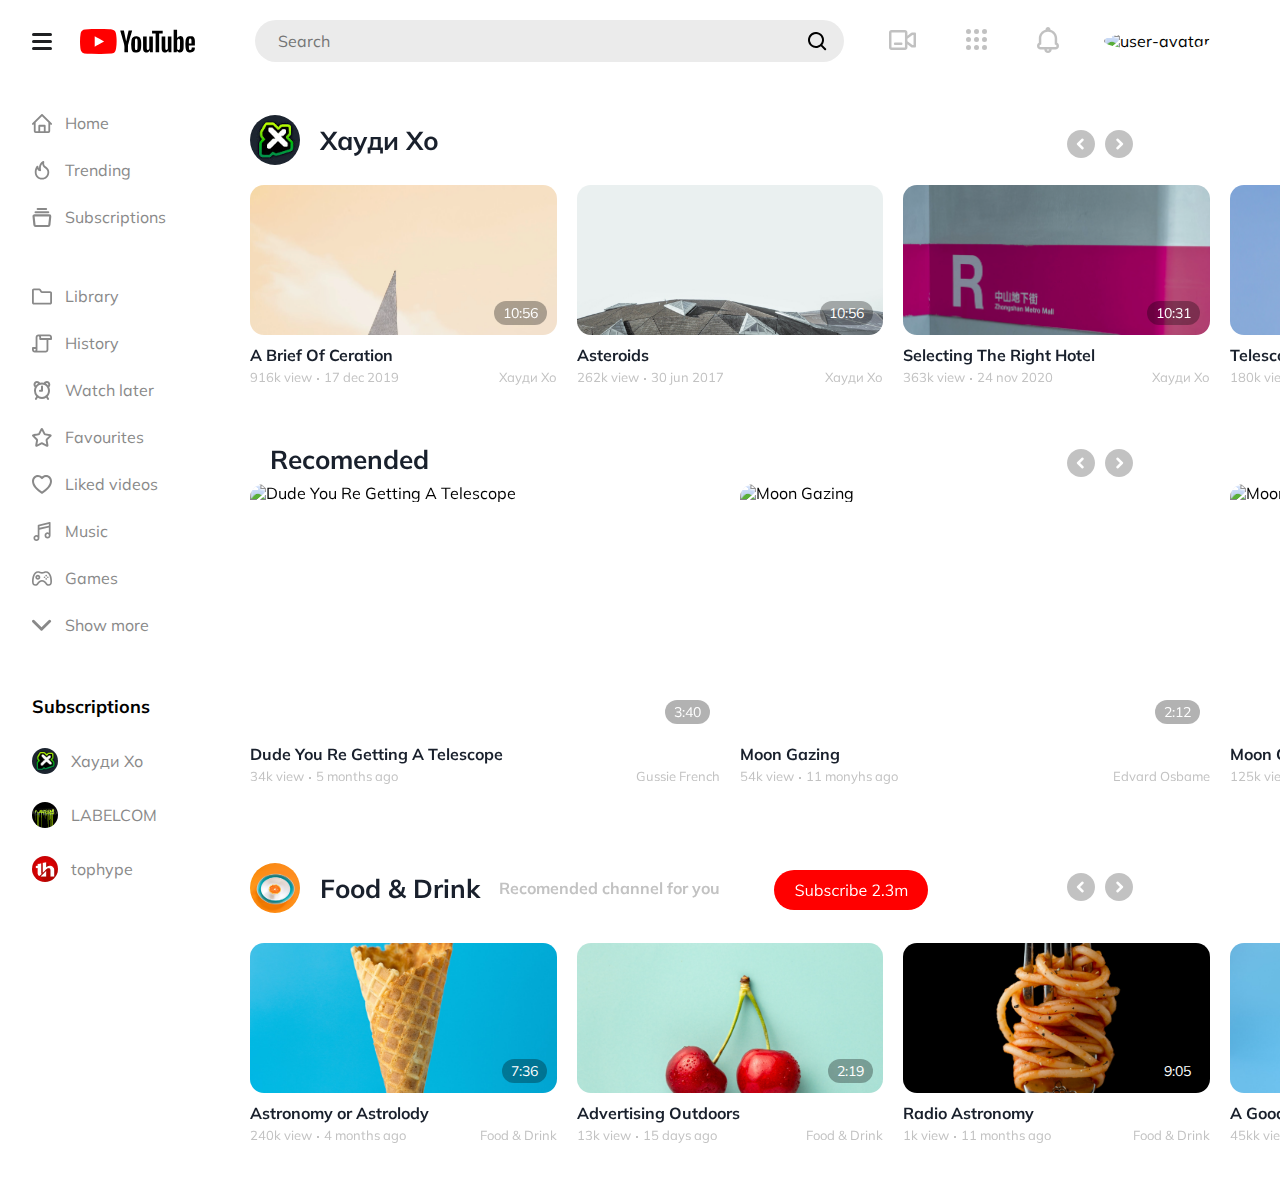
==== commit bd9b54b6: "Add files via upload" ====
--- a/index.html
+++ b/index.html
@@ -10,6 +10,7 @@
     <link rel="stylesheet" href="css/normalize.css">
     <link rel="stylesheet" href="https://unpkg.com/swiper/swiper-bundle.min.css" />
     <link rel="stylesheet" href="css/style.css">
+    <link rel="icon" href="img/favicon_32.png" sizes="32x32">
   </head>
   <body>
     <header class="header">
@@ -51,7 +52,7 @@
         </a>
       </div>
       <a class="user">
-        <img src="img/_sKxvLBa78M.jpg" alt="user-avatar" class="user-avatar">
+        <img src="img/avatar.jpg" alt="user-avatar" class="user-avatar">
       </a>
       <!--/.user-->
     </header>
--- a/css/style.css
+++ b/css/style.css
@@ -32,6 +32,7 @@
   border: none;
   margin-right: 28px;
   cursor: pointer;
+  outline: none;
 }
 .menu-line {
   display: block;
@@ -195,6 +196,9 @@
   font-size: 26px;
   line-height: 33px;
   margin-bottom: 30px;
+}
+.channel-button-prev,.channel-button-next,.channel-button-next-2,.channel-button-prev-2,.channel-button-prev-3,.channel-button-next-3{
+  outline: none;
 }
 .recomend {
   padding-left: 19px;
